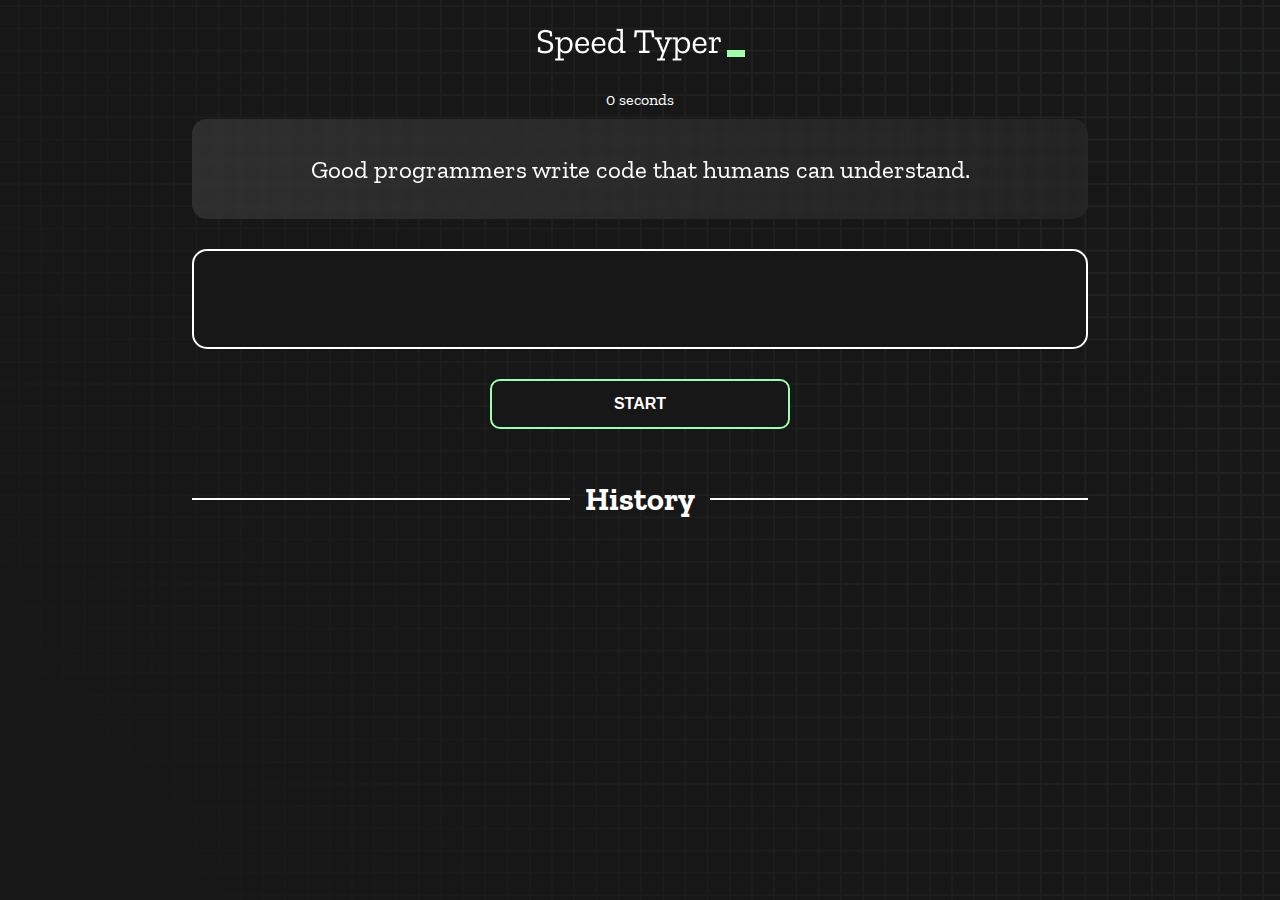
==== index.html @ fb07221e "Initial commit" ====
<!DOCTYPE html>
<html lang="en">
  <head>
    <meta charset="UTF-8" />
    <meta http-equiv="X-UA-Compatible" content="IE=edge" />
    <meta name="viewport" content="width=device-width, initial-scale=1.0" />
    <title>Speed Monster</title>
    <link rel="stylesheet" href="styles.css" />
    <link rel="preconnect" href="https://fonts.googleapis.com" />
    <link rel="preconnect" href="https://fonts.gstatic.com" crossorigin />
    <link
      href="https://fonts.googleapis.com/css2?family=Zilla+Slab:wght@300;400;500&display=swap"
      rel="stylesheet"
    />
  </head>
  <body>
    <h1 class="title"><img src="./logo.png" /></h1>
    <div id="show-time">0 seconds</div>

    <div class="box-container">
      <div id="question"></div>

      <div id="display" class="inactive"></div>

      <div class="buttons">
        <button id="starts">START</button>
      </div>

      <div class="divider-container">
        <div class="line"></div>
        <h1 class="title2">History</h1>
        <div class="line"></div>
      </div>
      <div id="histories"></div>
    </div>

    <div id="countdown"></div>
    <div id="modal-background" class="hidden"></div>
    <div id="result" class="hidden"></div>

    <script src="./history.js"></script>
    <script src="./script.js"></script>
  </body>
</html>
---- styles.css ----
* {
  padding: 0;
  margin: 0;
  box-sizing: border-box;
}

body {
  background-image: url("./bg.png");
  background-size: cover;
  background-position: left top;
  font-family: "Zilla Slab", serif;
}

.box-container {
  width: 70%;
  margin: 0 auto;
}

#question {
  height: 100px;
  display: flex;
  align-items: center;
  justify-content: center;
  color: white;
  font-size: 25px;
  border-radius: 15px;
  background: rgb(255, 255, 255);
  background: linear-gradient(
    92.49deg,
    rgba(255, 255, 255, 0.1) 0.18%,
    rgba(255, 255, 255, 0.05) 99.85%
  );
  backdrop-filter: blur(5px);
  margin-bottom: 30px;
}

#display {
  height: 100px;
  display: flex;
  flex-wrap: wrap;
  align-items: center;
  padding-left: 5rem;
  color: white;
  font-size: 32px;
  background-color: #171717;
  border: 2px solid #9dffad;
  border-radius: 15px;
}

#countdown {
  position: fixed;
  height: 100vh;
  width: 100vw;
  background-color: rgba(0, 0, 0, 0.8);
  top: 0;
  left: 0;
  display: flex;
  align-items: center;
  justify-content: center;
  font-size: 3rem;
  color: white;
  display: none;
}
#result {
  position: fixed;
  top: 10%; 
  left: 10%;
  transform: translate(-50%, -50%);
  height: 250px;
  width: 400px;
  background-color: #171717;
  border-radius: 15px;
  border: 2px solid #9dffad;
  color: white;
  text-align: center;
  padding: 2rem;
}
#show-time{
  text-align: center;
  color: white;
  margin: 10px 0;
}

.green {
  color: #9dffad;
}
.red {
  color: #eb6565;
}
.bold {
  font-weight: 700;
}
.inactive {
  border: 2px solid white !important;
}
.hidden {
  display: none;
}
.title {
  text-align: center;
  color: white;
  margin: 20px 0;
}

.divider-container {
  height: 80px;
  display: flex;
  justify-content: center;
  align-items: center;
  gap: 15px;
  margin: 0 auto;
}

.line {
  height: 2px;
  background: white;
  width: 100%;
}

.title2 {
  color: white;
  display: block;
}

.buttons {
  display: flex;
  justify-content: center;
  margin: 30px 0;
}
button {
  padding: 10px 20px;
  border: none;
  font-size: 16px;
  font-weight: bold;
  width: 300px;
  height: 50px;
  color: white;
  background-color: #171717;
  border-radius: 10px;
  border: 2px solid #9dffad;
  cursor: pointer;
}

#histories {
  display: flex;
  flex-wrap: wrap;
  justify-content: space-around;
}

.card {
  width: 100%;
  height: 100%;
  padding: 50px;
  display: flex;
  justify-content: space-between;
  align-items: center;
  padding: 20px 30px;
  color: white;
  border-radius: 15px;
  background: rgb(255, 255, 255);
  background: linear-gradient(
    92.49deg,
    rgba(255, 255, 255, 0.1) 0.18%,
    rgba(255, 255, 255, 0.05) 99.85%
  );
  backdrop-filter: blur(5px);
  margin-bottom: 30px;
}

#modal-background {
  background: rgb(255, 255, 255);
  background: linear-gradient(
    92.49deg,
    rgba(255, 255, 255, 0.1) 0.18%,
    rgba(255, 255, 255, 0.05) 99.85%
  );
  backdrop-filter: blur(5px);
  height: 100vh;
  width: 100%;
  position: fixed;
  top: 0;
}

@media only screen and (max-width: 700px) {
  .box-container {
    padding: 0 20px;
    width: 100%;
  }
  .card {
    flex-direction: column;
  }
}
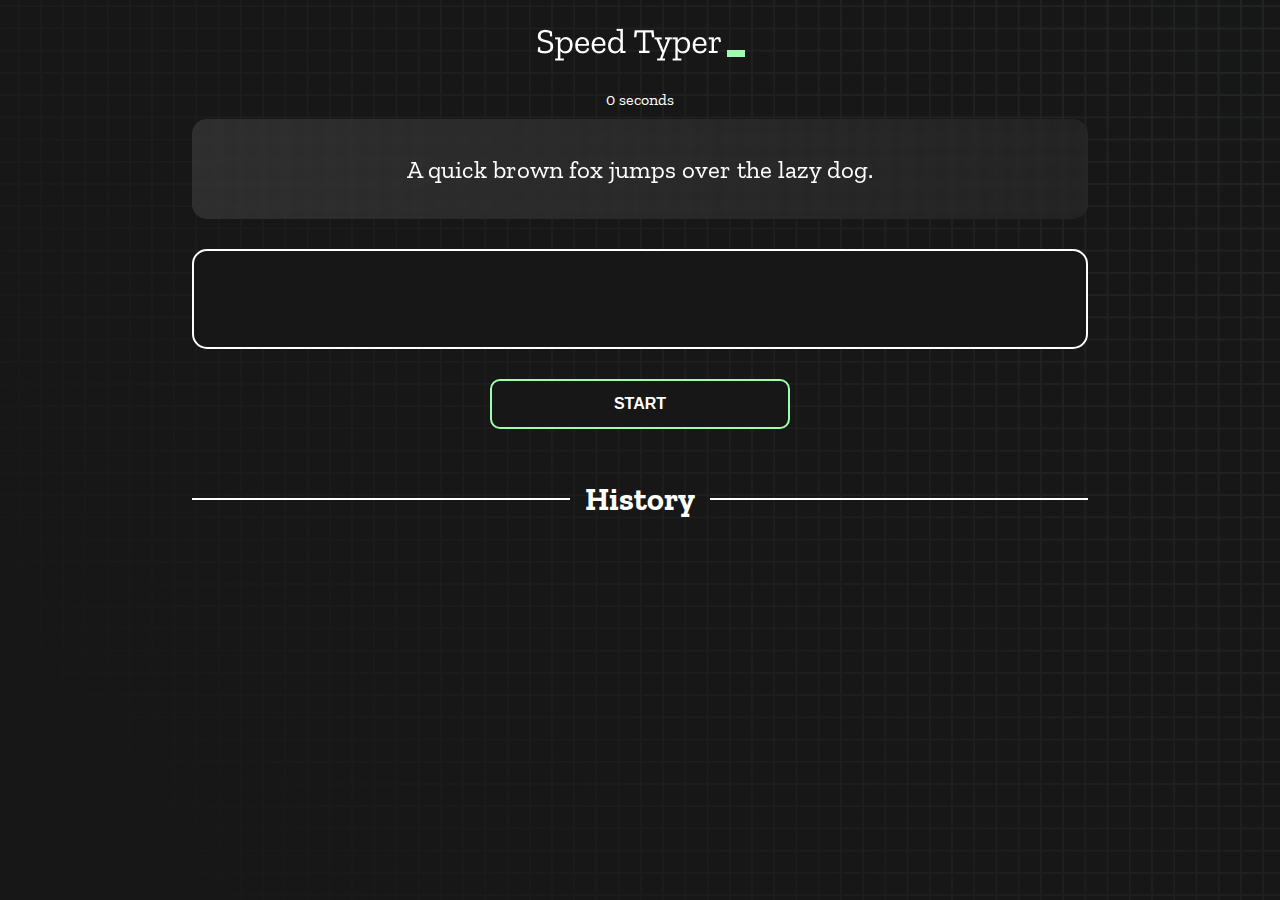
==== commit bd48480f: "blog.html done" ====
--- a/index.html
+++ b/index.html
@@ -38,7 +38,7 @@
     <div id="modal-background" class="hidden"></div>
     <div id="result" class="hidden"></div>
 
-    <script src="./history.js"></script>
-    <script src="./script.js"></script>
+    <script src="history.js"></script>
+    <script src="script.js"></script>
   </body>
 </html>
--- a/styles.css
+++ b/styles.css
@@ -63,8 +63,9 @@
 }
 #result {
   position: fixed;
-  top: 10%; 
-  left: 10%;
+  /* debug */
+  top: 50%; 
+  left: 50%;
   transform: translate(-50%, -50%);
   height: 250px;
   width: 400px;
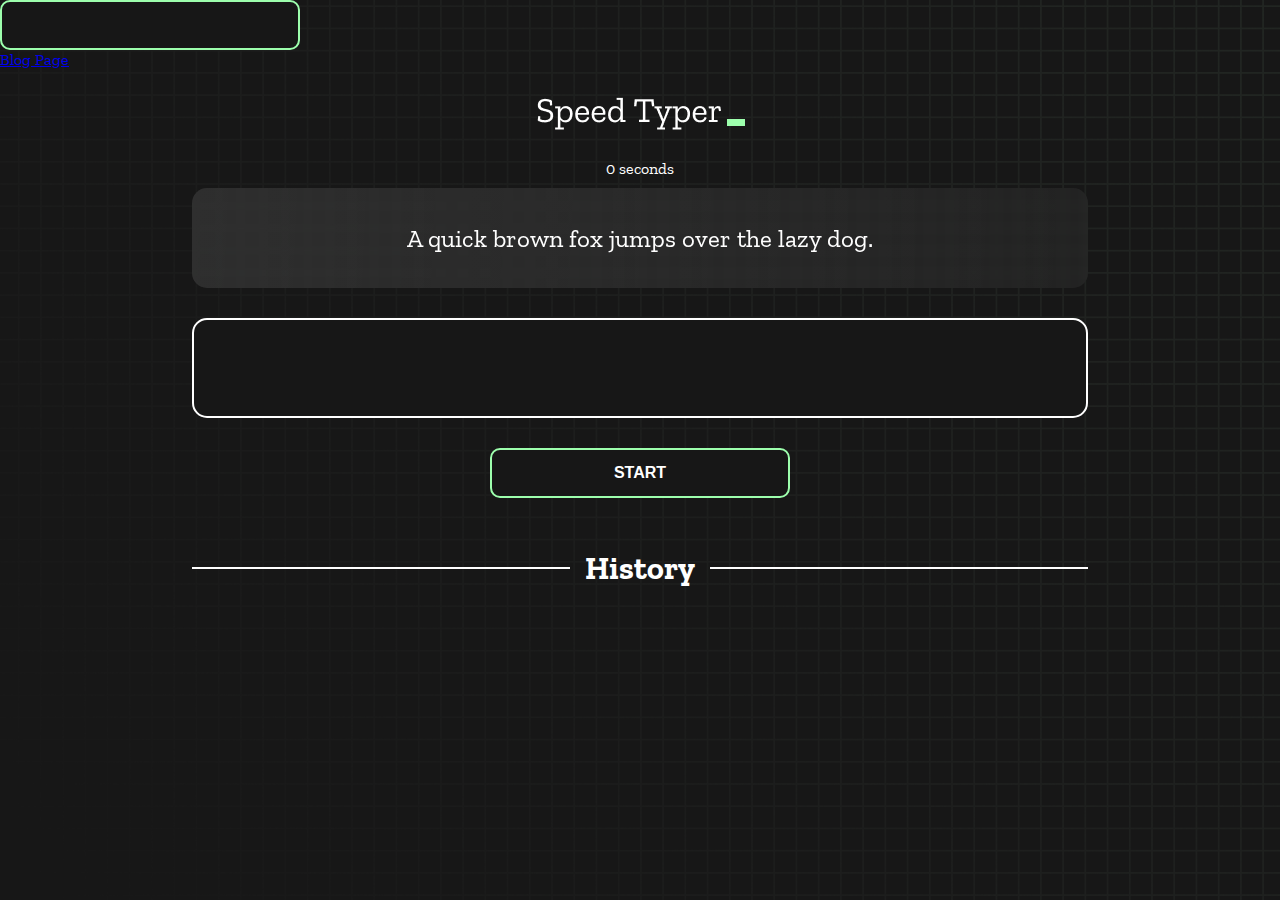
==== commit 7c473af0: "link up to blog.html" ====
--- a/index.html
+++ b/index.html
@@ -1,19 +1,39 @@
 <!DOCTYPE html>
 <html lang="en">
   <head>
+
     <meta charset="UTF-8" />
     <meta http-equiv="X-UA-Compatible" content="IE=edge" />
     <meta name="viewport" content="width=device-width, initial-scale=1.0" />
     <title>Speed Monster</title>
+    <!-- BootStrap CSS Script Link -->
+    <link href="https://cdn.jsdelivr.net/npm/bootstrap@5.2.0/dist/css/bootstrap.min.css" rel="stylesheet" integrity="sha384-gH2yIJqKdNHPEq0n4Mqa/HGKIhSkIHeL5AyhkYV8i59U5AR6csBvApHHNl/vI1Bx" crossorigin="anonymous">
     <link rel="stylesheet" href="styles.css" />
     <link rel="preconnect" href="https://fonts.googleapis.com" />
     <link rel="preconnect" href="https://fonts.gstatic.com" crossorigin />
     <link
-      href="https://fonts.googleapis.com/css2?family=Zilla+Slab:wght@300;400;500&display=swap"
-      rel="stylesheet"
-    />
+    href="https://fonts.googleapis.com/css2?family=Zilla+Slab:wght@300;400;500&display=swap"
+    rel="stylesheet"/>
+
   </head>
   <body>
+    <header>
+        <nav class="navbar navbar-expand-lg navbar-light p-4 sticky-top">
+            <div class="container d-flex justify-content-center">
+                <button class="navbar-toggler" type="button" data-bs-toggle="collapse" data-bs-target="#navbarSupportedContent"
+                    aria-controls="navbarSupportedContent" aria-expanded="false" aria-label="Toggle navigation">
+                    <span class="navbar-toggler-icon"></span>
+                </button>
+                <div class="collapse navbar-collapse" id="navbarSupportedContent">
+                    <ul class="navbar-nav  mb-2 mb-lg-0 ms-auto">
+                    <li class="nav-item mx-4">
+                        <a class="nav-link text-white bg-success rounded-3 fs-4 fw-bold ms-2 p-3" aria-current="page" href="blog.html" target="_blank">Blog Page</a>
+                    </li>
+                    </ul>
+                </div>
+            </div>
+        </nav>
+    </header>
     <h1 class="title"><img src="./logo.png" /></h1>
     <div id="show-time">0 seconds</div>
 
@@ -40,5 +60,7 @@
 
     <script src="history.js"></script>
     <script src="script.js"></script>
+
+    <script src="https://cdn.jsdelivr.net/npm/bootstrap@5.2.0/dist/js/bootstrap.bundle.min.js" integrity="sha384-A3rJD856KowSb7dwlZdYEkO39Gagi7vIsF0jrRAoQmDKKtQBHUuLZ9AsSv4jD4Xa" crossorigin="anonymous"></script>
   </body>
 </html>
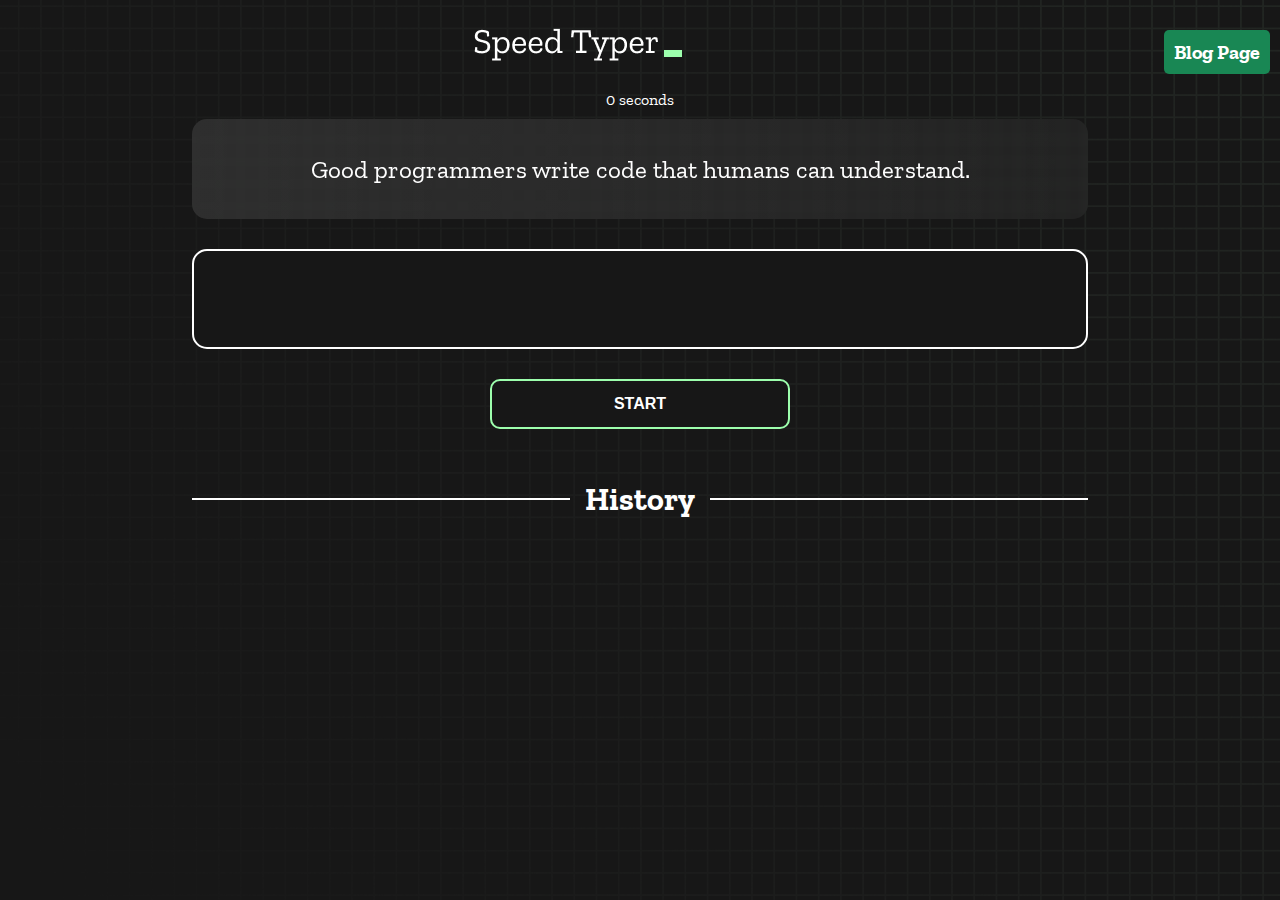
==== commit d4cb7787: "all done" ====
--- a/index.html
+++ b/index.html
@@ -6,8 +6,6 @@
     <meta http-equiv="X-UA-Compatible" content="IE=edge" />
     <meta name="viewport" content="width=device-width, initial-scale=1.0" />
     <title>Speed Monster</title>
-    <!-- BootStrap CSS Script Link -->
-    <link href="https://cdn.jsdelivr.net/npm/bootstrap@5.2.0/dist/css/bootstrap.min.css" rel="stylesheet" integrity="sha384-gH2yIJqKdNHPEq0n4Mqa/HGKIhSkIHeL5AyhkYV8i59U5AR6csBvApHHNl/vI1Bx" crossorigin="anonymous">
     <link rel="stylesheet" href="styles.css" />
     <link rel="preconnect" href="https://fonts.googleapis.com" />
     <link rel="preconnect" href="https://fonts.gstatic.com" crossorigin />
@@ -18,21 +16,7 @@
   </head>
   <body>
     <header>
-        <nav class="navbar navbar-expand-lg navbar-light p-4 sticky-top">
-            <div class="container d-flex justify-content-center">
-                <button class="navbar-toggler" type="button" data-bs-toggle="collapse" data-bs-target="#navbarSupportedContent"
-                    aria-controls="navbarSupportedContent" aria-expanded="false" aria-label="Toggle navigation">
-                    <span class="navbar-toggler-icon"></span>
-                </button>
-                <div class="collapse navbar-collapse" id="navbarSupportedContent">
-                    <ul class="navbar-nav  mb-2 mb-lg-0 ms-auto">
-                    <li class="nav-item mx-4">
-                        <a class="nav-link text-white bg-success rounded-3 fs-4 fw-bold ms-2 p-3" aria-current="page" href="blog.html" target="_blank">Blog Page</a>
-                    </li>
-                    </ul>
-                </div>
-            </div>
-        </nav>
+      <a class="btn-blog" href="blog.html" target="_blank">Blog Page</a>
     </header>
     <h1 class="title"><img src="./logo.png" /></h1>
     <div id="show-time">0 seconds</div>
@@ -61,6 +45,5 @@
     <script src="history.js"></script>
     <script src="script.js"></script>
 
-    <script src="https://cdn.jsdelivr.net/npm/bootstrap@5.2.0/dist/js/bootstrap.bundle.min.js" integrity="sha384-A3rJD856KowSb7dwlZdYEkO39Gagi7vIsF0jrRAoQmDKKtQBHUuLZ9AsSv4jD4Xa" crossorigin="anonymous"></script>
   </body>
 </html>
--- a/styles.css
+++ b/styles.css
@@ -10,7 +10,20 @@
   background-position: left top;
   font-family: "Zilla Slab", serif;
 }
-
+.btn-blog{
+  color: white;
+  float: right;
+  text-decoration: none;
+  margin: 10px;
+  padding: 10px;
+  background-color: #198754;
+  border-radius: 5px;
+  font-size: 20px;
+  font-weight: 900;
+}
+.btn-blog:hover{
+  background-color: #eb6565;
+}
 .box-container {
   width: 70%;
   margin: 0 auto;
@@ -63,7 +76,6 @@
 }
 #result {
   position: fixed;
-  /* debug */
   top: 50%; 
   left: 50%;
   transform: translate(-50%, -50%);
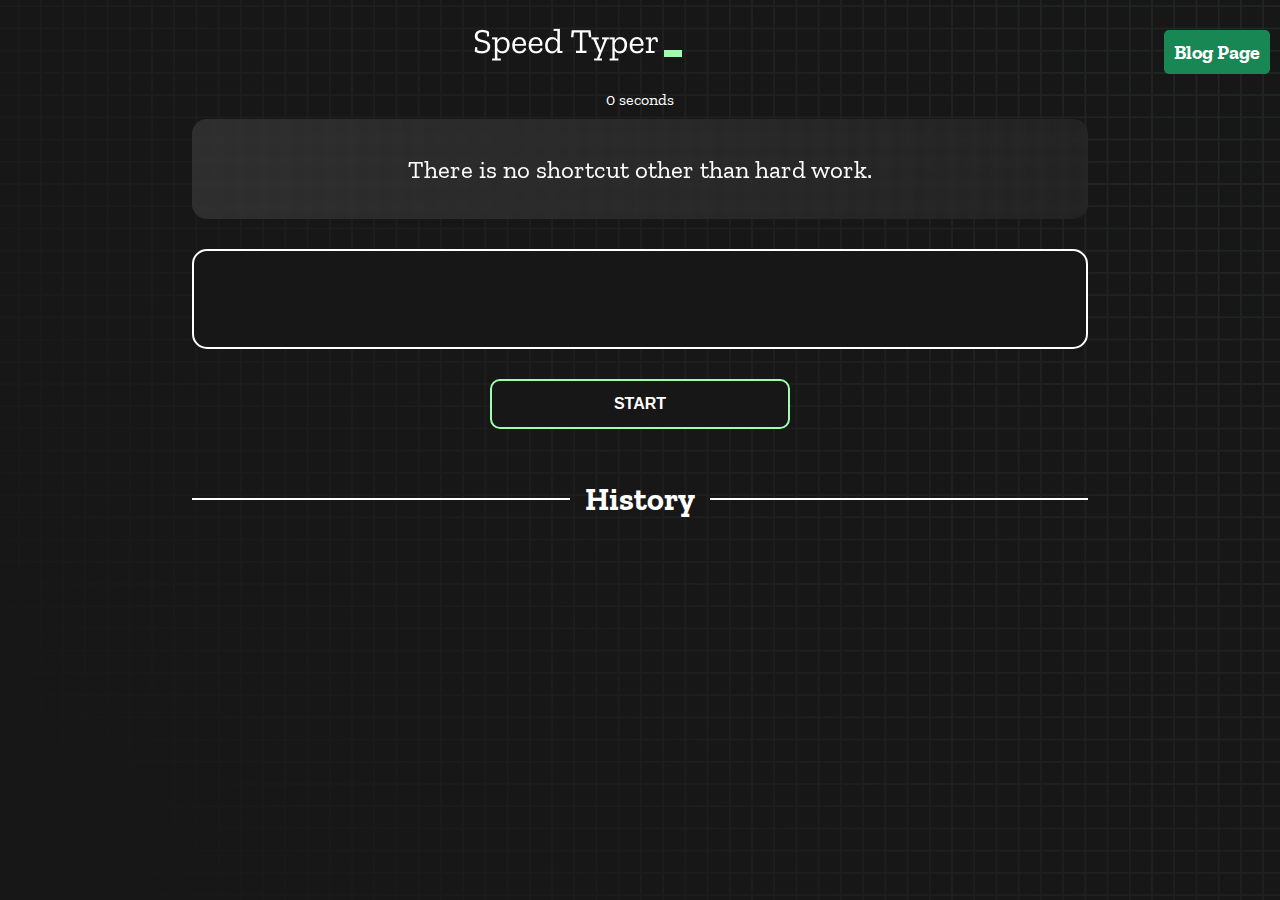
==== commit 3e6f2cb7: "completed" ====
--- a/index.html
+++ b/index.html
@@ -15,9 +15,11 @@
 
   </head>
   <body>
+
     <header>
       <a class="btn-blog" href="blog.html" target="_blank">Blog Page</a>
     </header>
+    
     <h1 class="title"><img src="./logo.png" /></h1>
     <div id="show-time">0 seconds</div>
 
--- a/styles.css
+++ b/styles.css
@@ -21,9 +21,7 @@
   font-size: 20px;
   font-weight: 900;
 }
-.btn-blog:hover{
-  background-color: #eb6565;
-}
+
 .box-container {
   width: 70%;
   margin: 0 auto;
@@ -194,7 +192,8 @@
   top: 0;
 }
 
-@media only screen and (max-width: 700px) {
+/* Small Devices */
+@media only screen and (max-width: 767px) {
   .box-container {
     padding: 0 20px;
     width: 100%;
@@ -203,3 +202,41 @@
     flex-direction: column;
   }
 }
+
+/* Tablet Devices */
+@media only screen and (min-width:768px) and (max-width:991px) {
+  .box-container {
+    padding: 0 20px;
+    width: 100%;
+  }
+
+  .card {
+    flex-direction: column;
+  }
+
+  #histories {
+    display: grid;
+    grid-template-columns: repeat(2, 1fr);
+    column-gap: 10px;
+    row-gap: 10px;
+  }
+}
+
+/* Desktop Devices */
+@media only screen and (min-width:992px) and (max-width:1200px) {
+  .box-container {
+    padding: 0 20px;
+    width: 100%;
+  }
+
+  .card {
+    flex-direction: column;
+  }
+
+  #histories {
+    display: grid;
+    grid-template-columns: repeat(3, 1fr);
+    column-gap: 10px;
+    row-gap: 10px;
+  }
+}
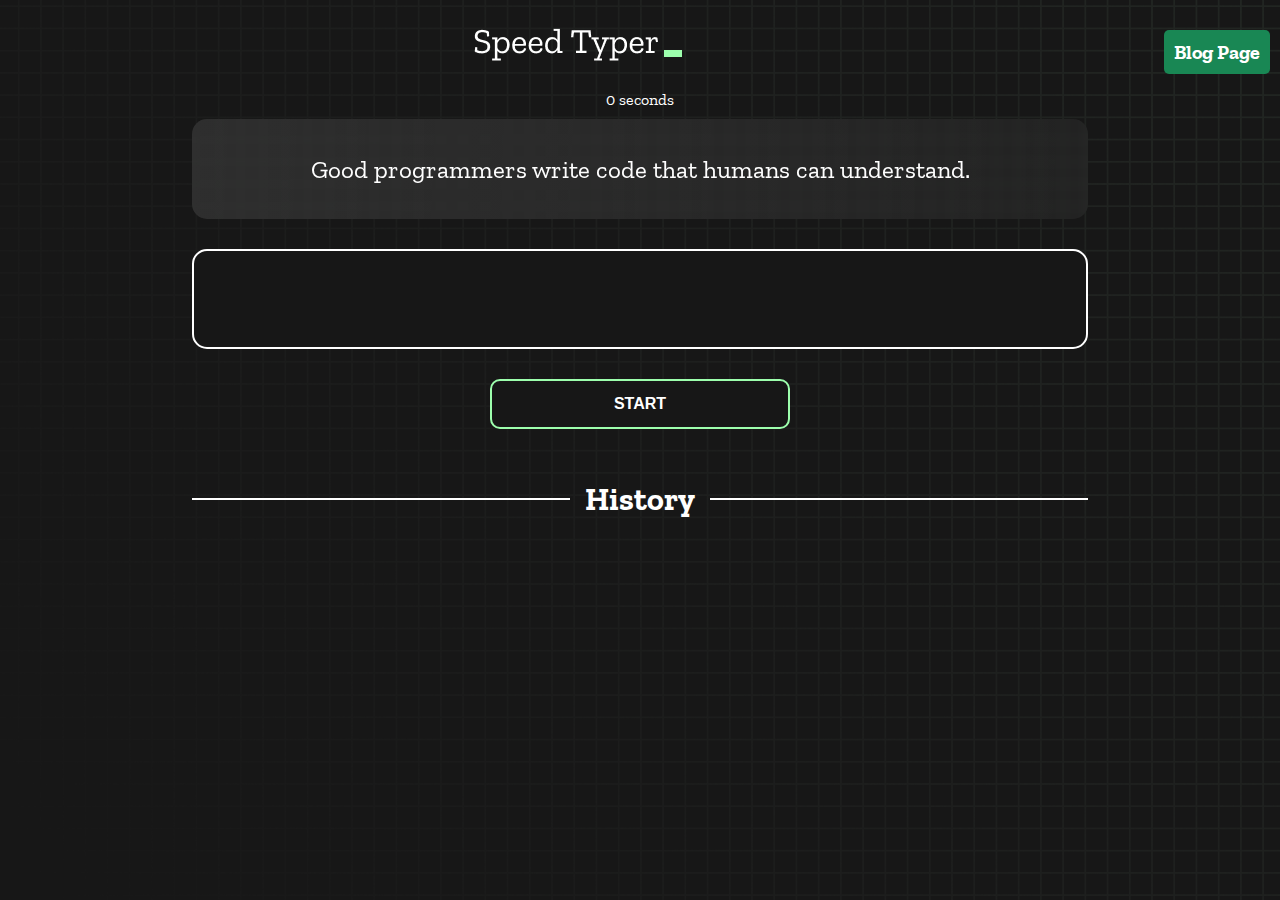
==== commit 1514be91: "prevent space bar from scrolling page" ====
--- a/index.html
+++ b/index.html
@@ -20,8 +20,10 @@
       <a class="btn-blog" href="blog.html" target="_blank">Blog Page</a>
     </header>
     
-    <h1 class="title"><img src="./logo.png" /></h1>
-    <div id="show-time">0 seconds</div>
+    <section>
+        <h1 class="title"><img src="logo.png" /></h1>
+        <div id="show-time">0 seconds</div>
+    </section>
 
     <div class="box-container">
       <div id="question"></div>
